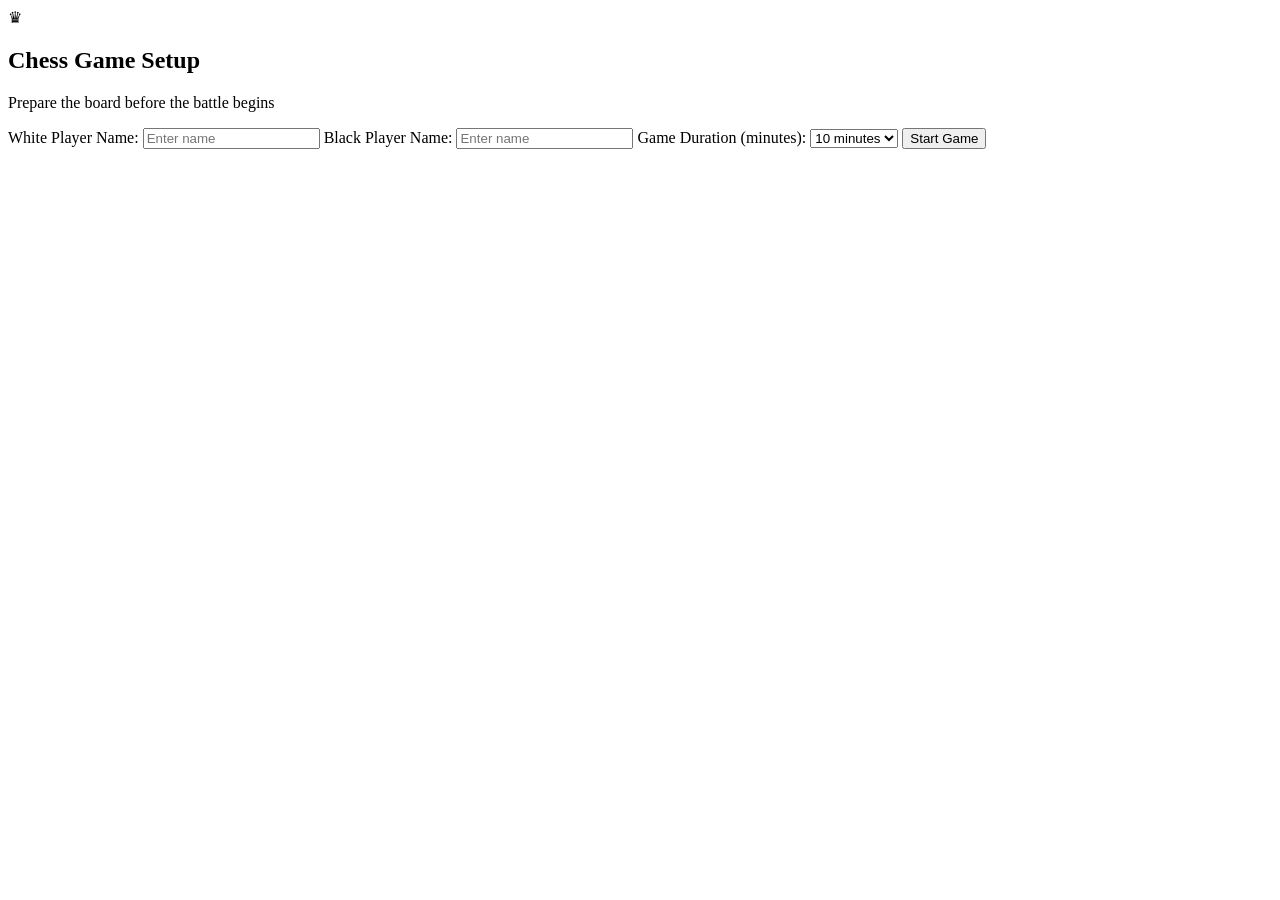
==== index.html @ 4be85008 "Rename SetUp.html to index.html" ====
<!DOCTYPE html>
<html lang="en">
<head>
  <meta charset="UTF-8">
  <meta name="viewport" content="width=device-width, initial-scale=1.0">
  <title>Chess Game Setup</title>
  <link rel="stylesheet" href="/css-files/setUp.css">
</head>
<body>

  <div class="bg-pattern"></div>

  <main class="setup-container">
    <div class="title-wrap">
      <div class="crown">♛</div>
      <h2>Chess Game Setup</h2>
      <p>Prepare the board before the battle begins</p>
    </div>

    <label for="player1">White Player Name:</label>
    <input type="text" id="player1" placeholder="Enter name" required>

    <label for="player2">Black Player Name:</label>
    <input type="text" id="player2" placeholder="Enter name" required>

    <label for="time">Game Duration (minutes):</label>
    <select id="time">
      <option value="5">5 minutes</option>
      <option value="10" selected>10 minutes</option>
      <option value="15">15 minutes</option>
      <option value="30">30 minutes</option>
    </select>

    <button id="startBtn">Start Game</button>
  </main>

  <audio id="setupMusic" src="/Sounds.mp3/setUp.mp3" loop></audio>
  <script src="/js-files/setUP.js"></script>
</body>
</html>
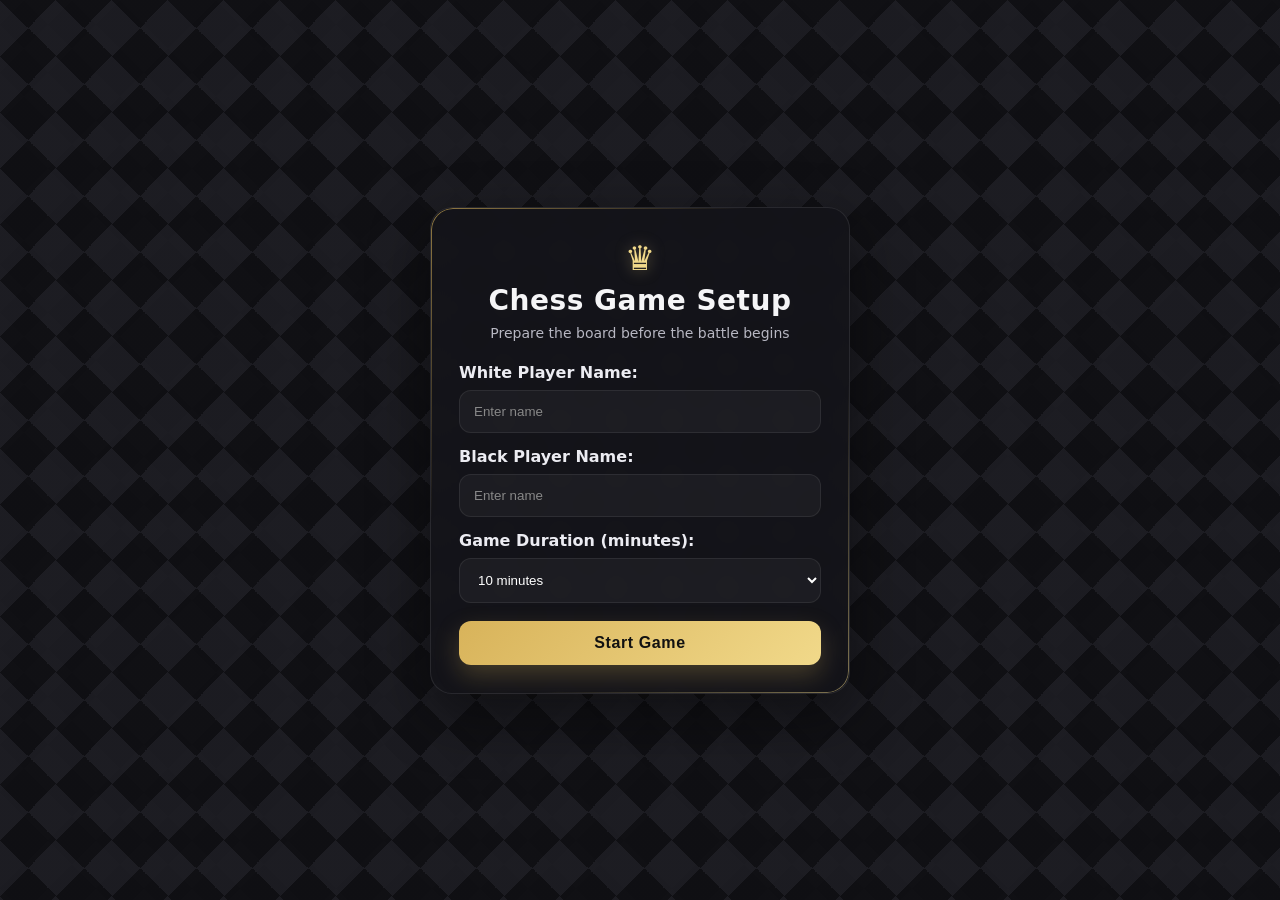
==== commit e70ca557: "Update index.html" ====
--- a/index.html
+++ b/index.html
@@ -4,7 +4,7 @@
   <meta charset="UTF-8">
   <meta name="viewport" content="width=device-width, initial-scale=1.0">
   <title>Chess Game Setup</title>
-  <link rel="stylesheet" href="/css-files/setUp.css">
+  <link rel="stylesheet" href="setUp.css">
 </head>
 <body>
 
@@ -34,7 +34,7 @@
     <button id="startBtn">Start Game</button>
   </main>
 
-  <audio id="setupMusic" src="/Sounds.mp3/setUp.mp3" loop></audio>
-  <script src="/js-files/setUP.js"></script>
+  <audio id="setupMusic" src="setUp.mp3" loop></audio>
+  <script src="setUP.js"></script>
 </body>
 </html>
--- a/setUp.css
+++ b/setUp.css
@@ -0,0 +1,206 @@
+/* --- Global Styles --- */
+
+:root {
+    --bg1: #0f0f12;
+    --bg2: #1c1c22;
+    --panel: rgba(20, 20, 26, 0.92);
+    --gold: #d8b35a;
+    --gold2: #f1d98a;
+    --text: #f5f5f7;
+    --muted: #b7b7c2;
+    --line: rgba(255,255,255,0.09);
+    --shadow: 0 20px 60px rgba(0,0,0,0.45);
+  }
+  
+  * {
+    box-sizing: border-box;
+  }
+  /*  Body and Layout  */
+
+body{
+  margin:0;
+  min-height:100vh;
+  background:
+    linear-gradient(rgba(0,0,0,0.28), rgba(0,0,0,0.28)),
+    repeating-conic-gradient(
+      from 45deg,
+      #26262e 0deg 90deg,
+      #15151a 90deg 180deg
+    );
+  background-size: auto, 56px 56px;
+  animation: moveBoardBg 18s linear infinite;
+  display:flex;
+  justify-content:center;
+  align-items:center;
+  gap:18px;
+  padding:18px;
+  font-family:system-ui, -apple-system, 'Segoe UI', Roboto, 'Noto Sans Arabic', sans-serif;
+  color:var(--text);
+}
+/*  Background Pattern  */
+  .bg-pattern {
+    position: fixed;
+    inset: 0;
+    pointer-events: none;
+    opacity: 0.16;
+    background-image:
+      linear-gradient(45deg, rgba(255,255,255,0.05) 25%, transparent 25%),
+      linear-gradient(-45deg, rgba(255,255,255,0.05) 25%, transparent 25%),
+      linear-gradient(45deg, transparent 75%, rgba(255,255,255,0.05) 75%),
+      linear-gradient(-45deg, transparent 75%, rgba(255,255,255,0.05) 75%);
+    background-size: 48px 48px;
+    animation: drift 24s linear infinite;
+  }
+  /*  The Container  */
+  .setup-container {
+    width: min(92vw, 420px);
+    background: var(--panel);
+    border: 1px solid var(--line);
+    border-radius: 22px;
+    padding: 30px 28px 28px;
+    box-shadow: var(--shadow);
+    backdrop-filter: blur(12px);
+    position: relative;
+  }
+  
+  .setup-container::before {
+    content: "";
+    position: absolute;
+    inset: 0;
+    border-radius: 22px;
+    padding: 1px;
+    background: linear-gradient(135deg, rgba(216,179,90,0.65), transparent 35%, transparent 65%, rgba(241,217,138,0.5));
+    -webkit-mask: linear-gradient(#000 0 0) content-box, linear-gradient(#000 0 0);
+    mask: linear-gradient(#000 0 0) content-box, linear-gradient(#000 0 0);
+    -webkit-mask-composite: xor;
+    mask-composite: exclude;
+    pointer-events: none;
+  }
+  /*  Title and Form Styles  */
+  .title-wrap {
+    text-align: center;
+    margin-bottom: 22px;
+  }
+  /*  Crown Icon  */
+  .crown {
+    font-size: 34px;
+    color: var(--gold2);
+    text-shadow: 0 0 16px rgba(241,217,138,0.35);
+    margin-bottom: 6px;
+  }
+  /*   Elements  */
+  .setup-container h2 {
+    margin: 0;
+    font-size: 28px;
+    letter-spacing: 0.5px;
+  }
+  
+  .setup-container p {
+    margin: 8px 0 0;
+    color: var(--muted);
+    font-size: 14px;
+  }
+  
+  .setup-container label {
+    display: block;
+    margin: 14px 0 8px;
+    font-weight: 600;
+    color: #ececf2;
+  }
+  
+  .setup-container input,
+  .setup-container select {
+    width: 100%;
+    padding: 13px 14px;
+    border-radius: 12px;
+    border: 1px solid rgba(255,255,255,0.08);
+    outline: none;
+    background: rgba(255,255,255,0.04);
+    color: white;
+    transition: 0.25s ease;
+  }
+  
+  .setup-container input::placeholder {
+    color: #888;
+  }
+  
+  .setup-container input:focus,
+  .setup-container select:focus {
+    border-color: rgba(216,179,90,0.75);
+    box-shadow: 0 0 0 4px rgba(216,179,90,0.14);
+    transform: translateY(-1px);
+  }
+  
+  .setup-container select option {
+    background: #15151b;
+    color: white;
+  }
+  
+  .setup-container button {
+    width: 100%;
+    margin-top: 18px;
+    padding: 13px 16px;
+    border: none;
+    border-radius: 12px;
+    cursor: pointer;
+    font-weight: 800;
+    font-size: 16px;
+    letter-spacing: 0.6px;
+    color: #111;
+    background: linear-gradient(135deg, var(--gold), var(--gold2));
+    box-shadow: 0 10px 24px rgba(216,179,90,0.25);
+    position: relative;
+    overflow: hidden;
+    transition: 0.2s ease;
+  }
+  
+  .setup-container button::before {
+    content: "";
+    position: absolute;
+    top: 0;
+    left: -120%;
+    width: 55%;
+    height: 100%;
+    background: linear-gradient(120deg, transparent, rgba(255,255,255,0.8), transparent);
+    transform: skewX(-20deg);
+  }
+  
+  .setup-container button:hover::before {
+    animation: shine 0.9s ease;
+  }
+  
+  
+  .setup-container button:hover {
+    transform: translateY(-2px) scale(1.01);
+    box-shadow: 0 14px 30px rgba(216,179,90,0.32);
+  }
+  
+  .setup-container button:active {
+    transform: translateY(0) scale(0.99);
+  }
+  
+  @media (max-width: 480px) {
+    .setup-container {
+      padding: 24px 18px 20px;
+      border-radius: 18px;
+    }
+  
+    .setup-container h2 {
+      font-size: 24px;
+    }
+  }
+
+
+  @keyframes moveBoardBg {
+    from { background-position: 0 0, 0 0; }
+    to { background-position: 0 0, 112px 112px; }
+  }
+  
+  @keyframes drift {
+    from { transform: translate3d(0,0,0); }
+    to { transform: translate3d(-48px,-48px,0); }
+  }
+  
+  @keyframes shine {
+    to { left: 140%; }
+  }
